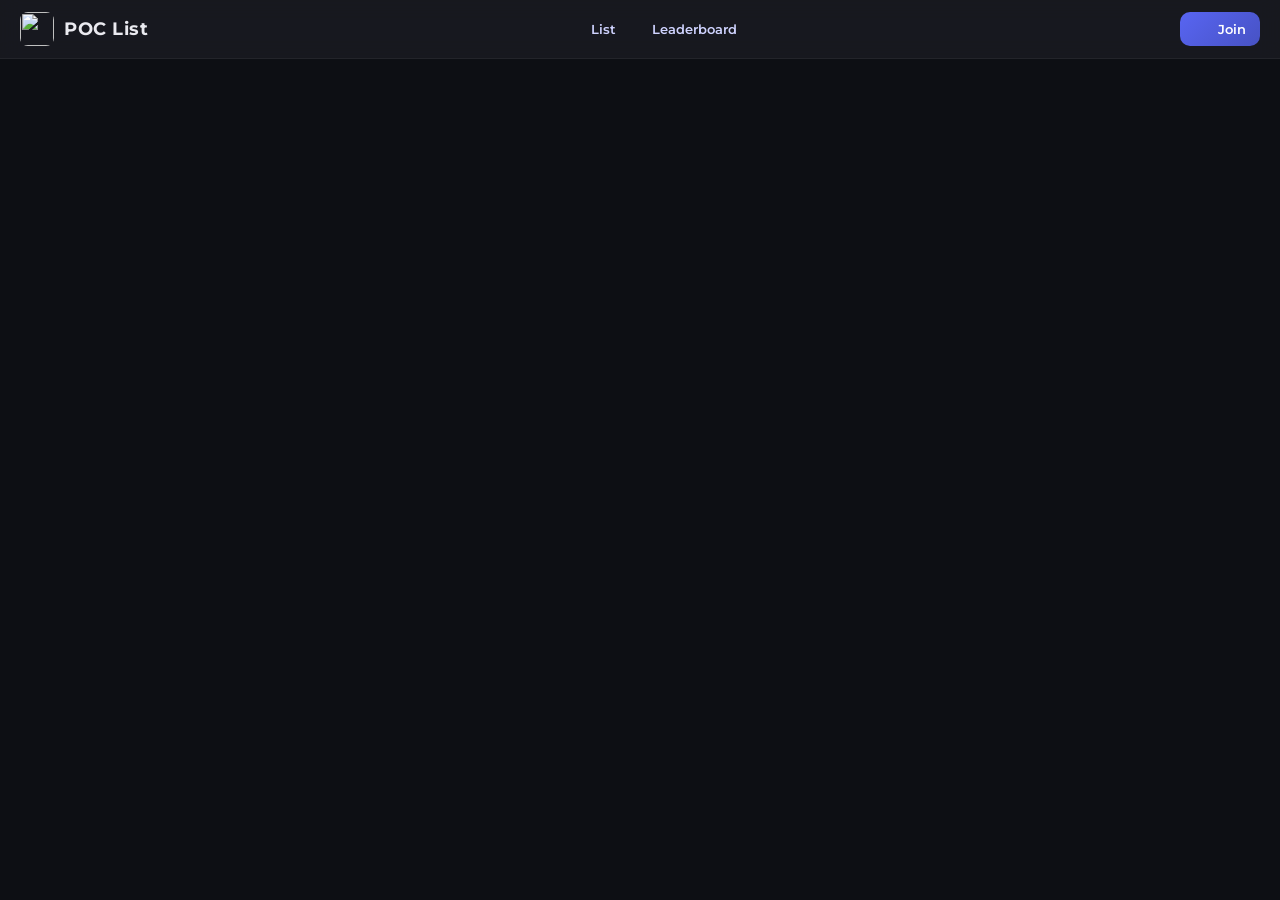
==== index.html @ 74c6e7ee "Add files via upload" ====
<!DOCTYPE html>
<html lang="en">
<head>
    <meta charset="UTF-8">
    <title>POC List</title>
    <link rel="stylesheet" href="style.css">
    <link rel="icon" href="data/icons/logo.png">
    <link href="https://fonts.googleapis.com/css2?family=Montserrat:wght@400;500;600;700&display=swap" rel="stylesheet">
</head>

<body>

<!--topbar-->
<div class="topbar">
    <div class="left">
        <img src="data/icons/logo.png" class="logo">
        <span class="title-text">POC List</span>
    </div>

    <div class="nav">
        <a class="nav-btn" onclick="showTab('levels')">List</a>
        <a class="nav-btn" onclick="showTab('leaderboard')">Leaderboard</a>
    </div>

    <a href="https://discord.gg/TD6pDdXDaj" target="_blank" class="play join-btn">
        <img src="data/icons/discord.svg" class="play-icon">
        Join
    </a>
</div>

<!-- LEVELS -->
<div id="levels" class="tab active">
    <div id="list"></div>
</div>

<!-- LEADERBOARD -->
<div id="leaderboard" class="tab">
    <h1 class="title">Leaderboard</h1>
    <p class="placeholder">Leaderboard coming soon...</p>
</div>

<script src="script.js"></script>

</body>
</html>
---- style.css ----
/*
-> Currently code might have unused styles, will keep them as I might need them later.
-> I don't ever wanna touch metabox again.
*/
body {
    background: #0d0f14;
    color: #eaeaf0;
    font-family: "Montserrat", sans-serif;
    margin: 0;
}

.topbar {
    display: flex;
    justify-content: space-between;
    align-items: center;

    padding: 12px 20px;
    background: rgba(26, 26, 34, 0.85);
    backdrop-filter: blur(10px);

    position: sticky;
    top: 0;
    z-index: 100;

    border-bottom: 1px solid rgba(255,255,255,0.05);
}

.left {
    display: flex;
    align-items: center;
    gap: 10px;
}

.logo {
    width: 34px;
    height: 34px;
    object-fit: contain;
    border-radius: 8px;
}

.title-text {
    font-size: 18px;
    font-weight: 700;
    letter-spacing: 0.5px;
}

.right button {
    background: transparent;
    border: none;
    color: #cfd3ff;
    margin-left: 12px;
    cursor: pointer;
    font-size: 14px;
    font-weight: 500;
    transition: 0.2s;
}

.right button:hover {
    color: white;
    transform: translateY(-1px);
}

.tab {
    display: none;
    padding: 25px 15px;
}

.tab.active {
    display: block;
}

#list {
    max-width: 950px;
    margin: auto;
}

.level {
    display: flex;
    align-items: center;
    gap: 14px;

    background: linear-gradient(145deg, #171924, #131520);
    margin-bottom: 12px;
    padding: 14px;
    border-radius: 14px;

    transition: 0.2s ease;
    cursor: pointer;

    border: 1px solid rgba(255,255,255,0.05);
}

.level:hover {
    transform: translateY(-3px);
    border-color: rgba(88,101,242,0.4);
    box-shadow: 0 10px 30px rgba(0,0,0,0.4);
}

.thumb {
    width: 90px;
    height: 65px;
    object-fit: cover;
    border-radius: 10px;
}

.rank {
    font-size: 18px;
    font-weight: 700;
    width: 55px;
    text-align: center;
    color: #8f93ff;
}

.info {
    flex: 1;
}

.name {
    font-size: 17px;
    font-weight: 600;
    color: #ffffff;
}

.desc {
    font-size: 13px;
    color: #a9adc1;
    margin-top: 4px;
}

.meta {
    font-size: 12px;
    color: #8b90a8;
    margin-top: 6px;
    display: flex;
    gap: 12px;
    flex-wrap: wrap;
}

.meta span {
    display: inline-flex;
    align-items: center;
    gap: 6px;
}

.meta img {
    width: 14px;
    height: 14px;
    opacity: 0.9;
}

.play {
    display: inline-flex;
    align-items: center;
    justify-content: center;
    gap: 8px;

    text-decoration: none;
    background: linear-gradient(135deg, #5865f2, #4752c4);
    padding: 9px 14px;
    border-radius: 10px;

    color: white;
    font-size: 13px;
    font-weight: 600;

    transition: 0.2s;
}

.play:hover {
    transform: scale(1.05);
}

.play-icon {
    width: 16px;
    height: 16px;
    flex-shrink: 0;
    display: inline-block;
    object-fit: contain;
}

.level-page {
    max-width: 900px;
    margin: auto;
    text-align: center;
    padding: 20px;
}

.level-card {
    background: #161823;
    padding: 20px;
    border-radius: 16px;
    border: 1px solid rgba(255,255,255,0.05);
}

.level-page h1 {
    font-size: 28px;
    margin-bottom: 10px;
}

.video-container {
    display: flex;
    justify-content: center;
    margin: 20px 0;
}

.video-container iframe {
    width: 100%;
    max-width: 650px;
    height: 360px;
    border-radius: 12px;
}

.meta-box {
    display: grid;
    grid-template-columns: 1fr 1fr;
    gap: 10px;

    margin-top: 15px;
    padding: 12px;

    background: #121420;
    border-radius: 14px;
    border: 1px solid rgba(255,255,255,0.05);

    font-size: 13px;
    color: #c7c9d6;
}

.meta-box b {
    color: #ffffff;
}

/* Placeholder - delete it when no palceholders needed!!! */
/* yuss */
.placeholder {
    text-align: center;
    color: gray;
    margin-top: 20px;
}

.progress-box {
    margin-top: 15px;
    padding: 15px;

    background: #121420;
    border-radius: 14px;
    border: 1px solid rgba(255,255,255,0.05);

    text-align: left;
}

.progress-box h3 {
    margin: 0px 0px 10px 0px;
    font-size: 15px;
    color: #ffffff;
}

.progress-list {
    display: flex;
    flex-direction: column;
    gap: 8px;
}

.progress-item {
    display: flex;
    justify-content: space-between;

    padding: 8px 10px;
    background: #1a1d2b;
    border-radius: 10px;

    font-size: 13px;
}

.player {
    color: #cfd3ff;
    font-weight: 600;
}

.stage {
    color: #8b90a8;
}

.nav {
    display: flex;
    gap: 10px;
}

.nav-btn {
    padding: 8px 12px;
    border-radius: 10px;

    font-size: 13px;
    font-weight: 600;

    color: #cfd3ff;
    text-decoration: none;

    background: transparent;
    border: 1px solid transparent;

    cursor: pointer;
    transition: 0.2s ease;
}

.nav-btn:hover {
    background: rgba(88, 101, 242, 0.12);
    border-color: rgba(88, 101, 242, 0.35);
    color: white;
    transform: translateY(-1px);
}

.nav-btn:active {
    transform: translateY(0px);
}
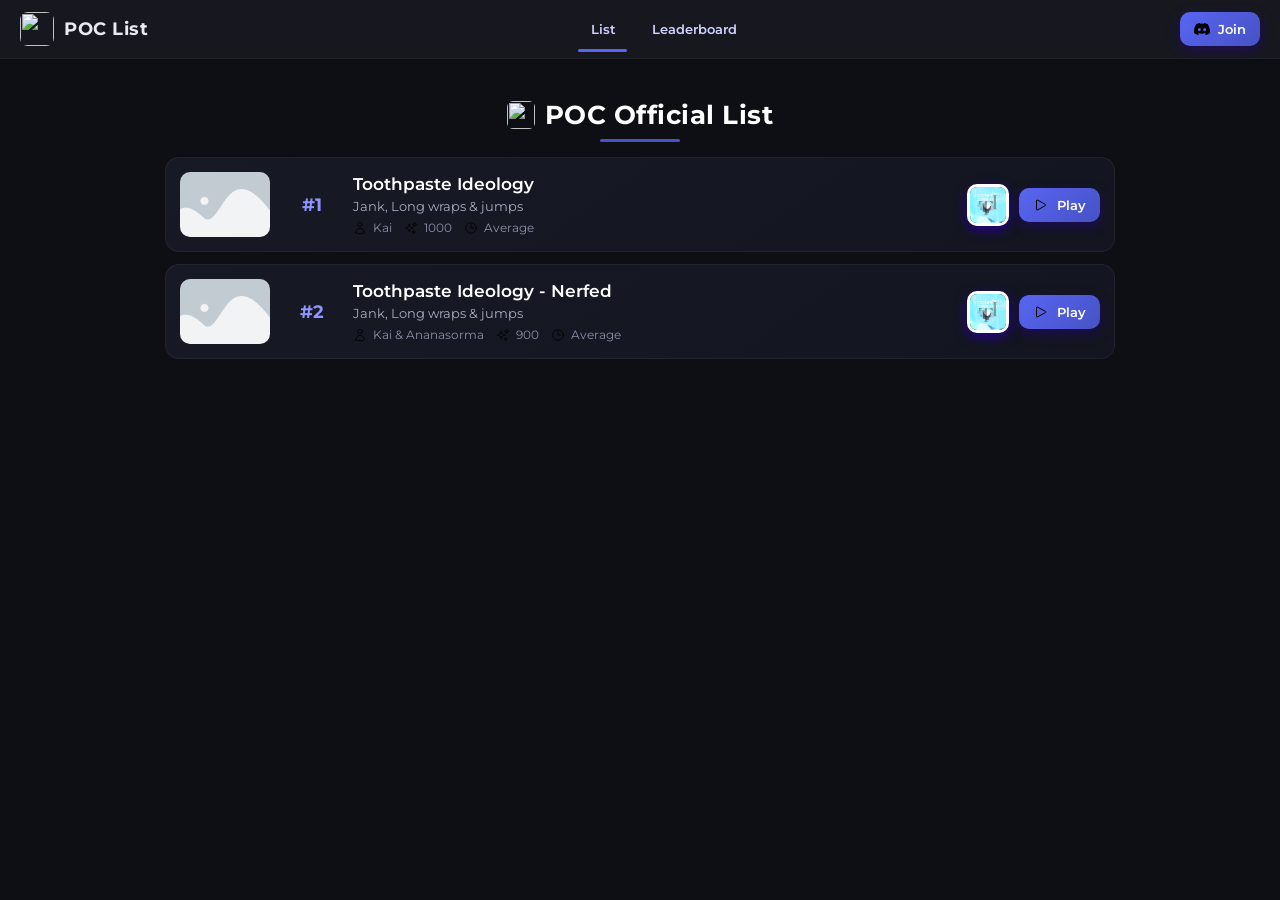
==== commit 4d660457: "Visual changes, leaderboard system comeb3^^" ====
--- a/index.html
+++ b/index.html
@@ -1,45 +1,53 @@
 <!DOCTYPE html>
 <html lang="en">
-<head>
-    <meta charset="UTF-8">
-    <title>POC List</title>
-    <link rel="stylesheet" href="style.css">
-    <link rel="icon" href="data/icons/logo.png">
-    <link href="https://fonts.googleapis.com/css2?family=Montserrat:wght@400;500;600;700&display=swap" rel="stylesheet">
-</head>
+    <head>
+        <meta charset="UTF-8">
+        <title>POC List</title>
+        <link rel="stylesheet" href="style.css">
+        <link rel="icon" href="data/icons/logo.png">
+        <link href="https://fonts.googleapis.com/css2?family=Montserrat:wght@400;500;600;700&display=swap" rel="stylesheet">
+    </head>
 
-<body>
+    <body>
 
-<!--topbar-->
-<div class="topbar">
-    <div class="left">
-        <img src="data/icons/logo.png" class="logo">
-        <span class="title-text">POC List</span>
-    </div>
+        <!--topbar-->
+        <div class="topbar">
+            <div class="left">
+                <img src="data/icons/logo.png" class="logo">
+                <span class="title-text">POC List</span>
+            </div>
 
-    <div class="nav">
-        <a class="nav-btn" onclick="showTab('levels')">List</a>
-        <a class="nav-btn" onclick="showTab('leaderboard')">Leaderboard</a>
-    </div>
+            <div class="nav">
+                <a class="nav-btn" data-tab="levels" onclick="showTab('levels')">List</a>
+                <a class="nav-btn" data-tab="leaderboard" onclick="showTab('leaderboard')">Leaderboard</a>
 
-    <a href="https://discord.gg/TD6pDdXDaj" target="_blank" class="play join-btn">
-        <img src="data/icons/discord.svg" class="play-icon">
-        Join
-    </a>
-</div>
+                <div class="nav-line"></div>
+            </div>
 
-<!-- LEVELS -->
-<div id="levels" class="tab active">
-    <div id="list"></div>
-</div>
+            <a href="https://discord.gg/TD6pDdXDaj" target="_blank" class="play join-btn">
+                <img src="data/icons/discord.svg" class="play-icon">
+                Join
+            </a>
+        </div>
 
-<!-- LEADERBOARD -->
-<div id="leaderboard" class="tab">
-    <h1 class="title">Leaderboard</h1>
-    <p class="placeholder">Leaderboard coming soon...</p>
-</div>
+        <div id="levels" class="tab active">
+            <h1 class="page-title">
+                <div class="title-main">
+                    <img src="data/icons/logo.png" class="title-icon">
+                    <span>POC Official List</span>
+                </div>
 
-<script src="script.js"></script>
+                <div class="title-underline"></div>
+            </h1>
+            <div id="list"></div>
+        </div>
 
-</body>
+        <div id="leaderboard" class="tab">
+            <h1 class="page-title">Leaderboard</h1>
+            <div id="player-list"></div>
+        </div>
+
+        <script src="script.js"></script>
+
+    </body>
 </html>
--- a/style.css
+++ b/style.css
@@ -1,6 +1,6 @@
 /*
--> Currently code might have unused styles, will keep them as I might need them later.
--> I don't ever wanna touch metabox again.
+    -> Currently code might have unused styles, will keep them as I might need them later.
+    -> I don't ever wanna touch metabox again.
 */
 body {
     background: #0d0f14;
@@ -40,6 +40,16 @@
 
 .title-text {
     font-size: 18px;
+    font-weight: 700;
+    letter-spacing: 0.5px;
+}
+
+.title-main {
+    display: flex;
+    align-items: center;
+    gap: 10px;
+
+    font-size: 26px;
     font-weight: 700;
     letter-spacing: 0.5px;
 }
@@ -156,6 +166,7 @@
 
     text-decoration: none;
     background: linear-gradient(135deg, #5865f2, #4752c4);
+    box-shadow: 0 4px 12px rgba(38, 0, 143, 0.5);
     padding: 9px 14px;
     border-radius: 10px;
 
@@ -284,6 +295,21 @@
 .nav {
     display: flex;
     gap: 10px;
+    position: relative;
+}
+
+.nav-line {
+    position: absolute;
+    bottom: -6px;
+    left: 0;
+
+    height: 3px;
+    width: 60px;
+
+    background: #5865f2;
+    border-radius: 10px;
+
+    transition: transform 0.3s ease, width 0.3s ease;
 }
 
 .nav-btn {
@@ -312,4 +338,105 @@
 
 .nav-btn:active {
     transform: translateY(0px);
+}
+
+#player-list .level {
+    background: linear-gradient(145deg, #191c2b, #141724);
+}
+
+#player-list .rank {
+    color: #ffd166;
+}
+
+.page-title {
+    max-width: 950px;
+    margin: 15px auto;
+
+    display: flex;
+    flex-direction: column;
+    align-items: center;
+
+    gap: 8px;
+
+    color: #ffffff;
+}
+
+.title-underline {
+    width: 80px;
+    height: 3px;
+
+    background: #5865f2;
+    border-radius: 10px;
+
+    opacity: 0.8;
+}
+
+.title-icon {
+    width: 28px;
+    height: 28px;
+    border-radius: 6px;
+    object-fit: contain;
+
+    display: block;
+}
+
+.flag-icon {
+    width: 18px;
+    height: 12px;
+
+    object-fit: cover;
+
+    margin-right: 4px;
+
+    border-radius: 2px;
+    vertical-align: middle;
+
+    box-shadow: 0 0 4px rgba(0,0,0,0.4);
+}
+
+.player-tooltip {
+    position: absolute;
+    background: #121420;
+    border: 1px solid rgba(255,255,255,0.08);
+    border-radius: 12px;
+
+    padding: 10px 12px;
+    font-size: 12px;
+    color: #cfd3ff;
+
+    box-shadow: 0 10px 30px rgba(0,0,0,0.5);
+    z-index: 999;
+
+    display: none;
+    min-width: 200px;
+}
+
+.player-tooltip b {
+    color: white;
+    display: block;
+    margin-bottom: 6px;
+}
+
+.play-wrapper {
+    display: flex;
+    align-items: center;
+    gap: 10px;
+}
+
+.level-icon {
+    width: 36px;
+    height: 36px;
+
+    border-radius: 10px;
+
+    object-fit: cover;
+
+    border: 3px solid rgb(255, 255, 255);
+
+    box-shadow: 0 4px 12px rgb(38, 0, 143);
+    transition: 0.2s ease;
+}
+
+.level-icon:hover {
+    transform: scale(1.05);
 }
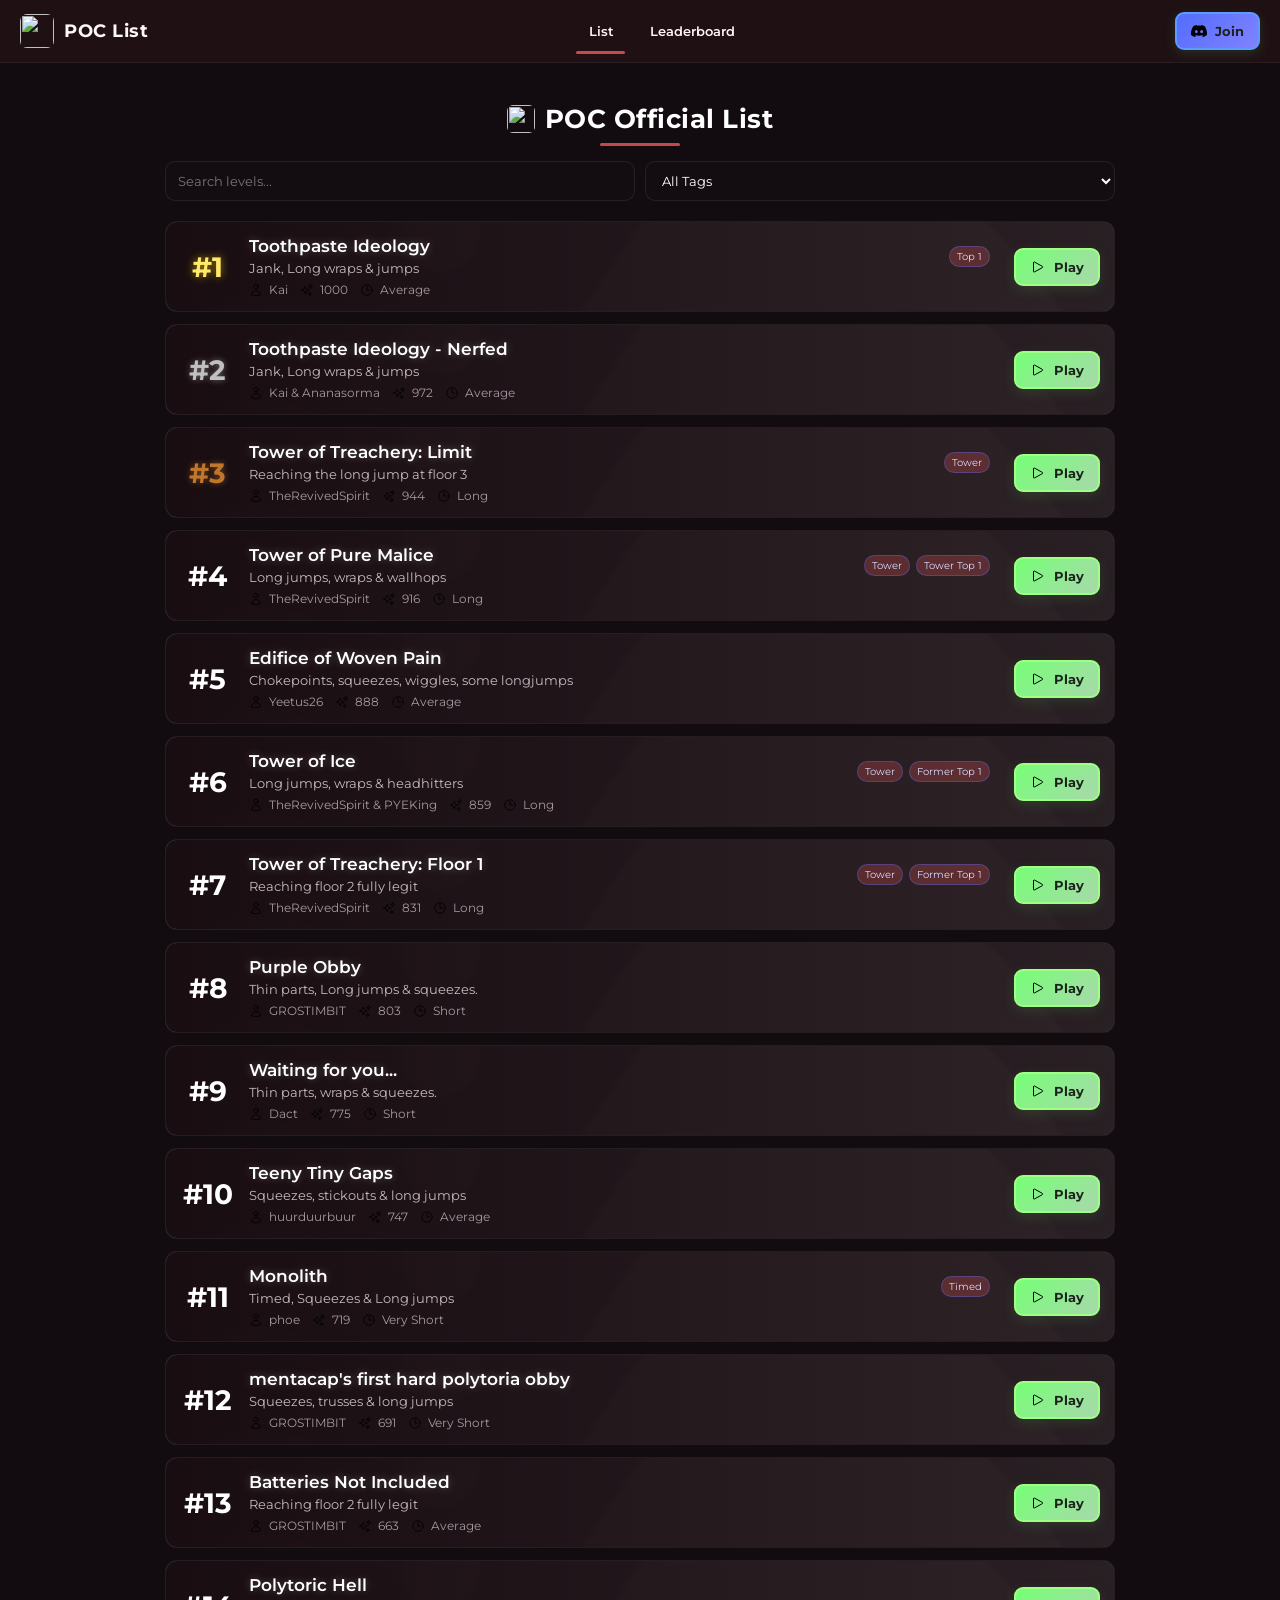
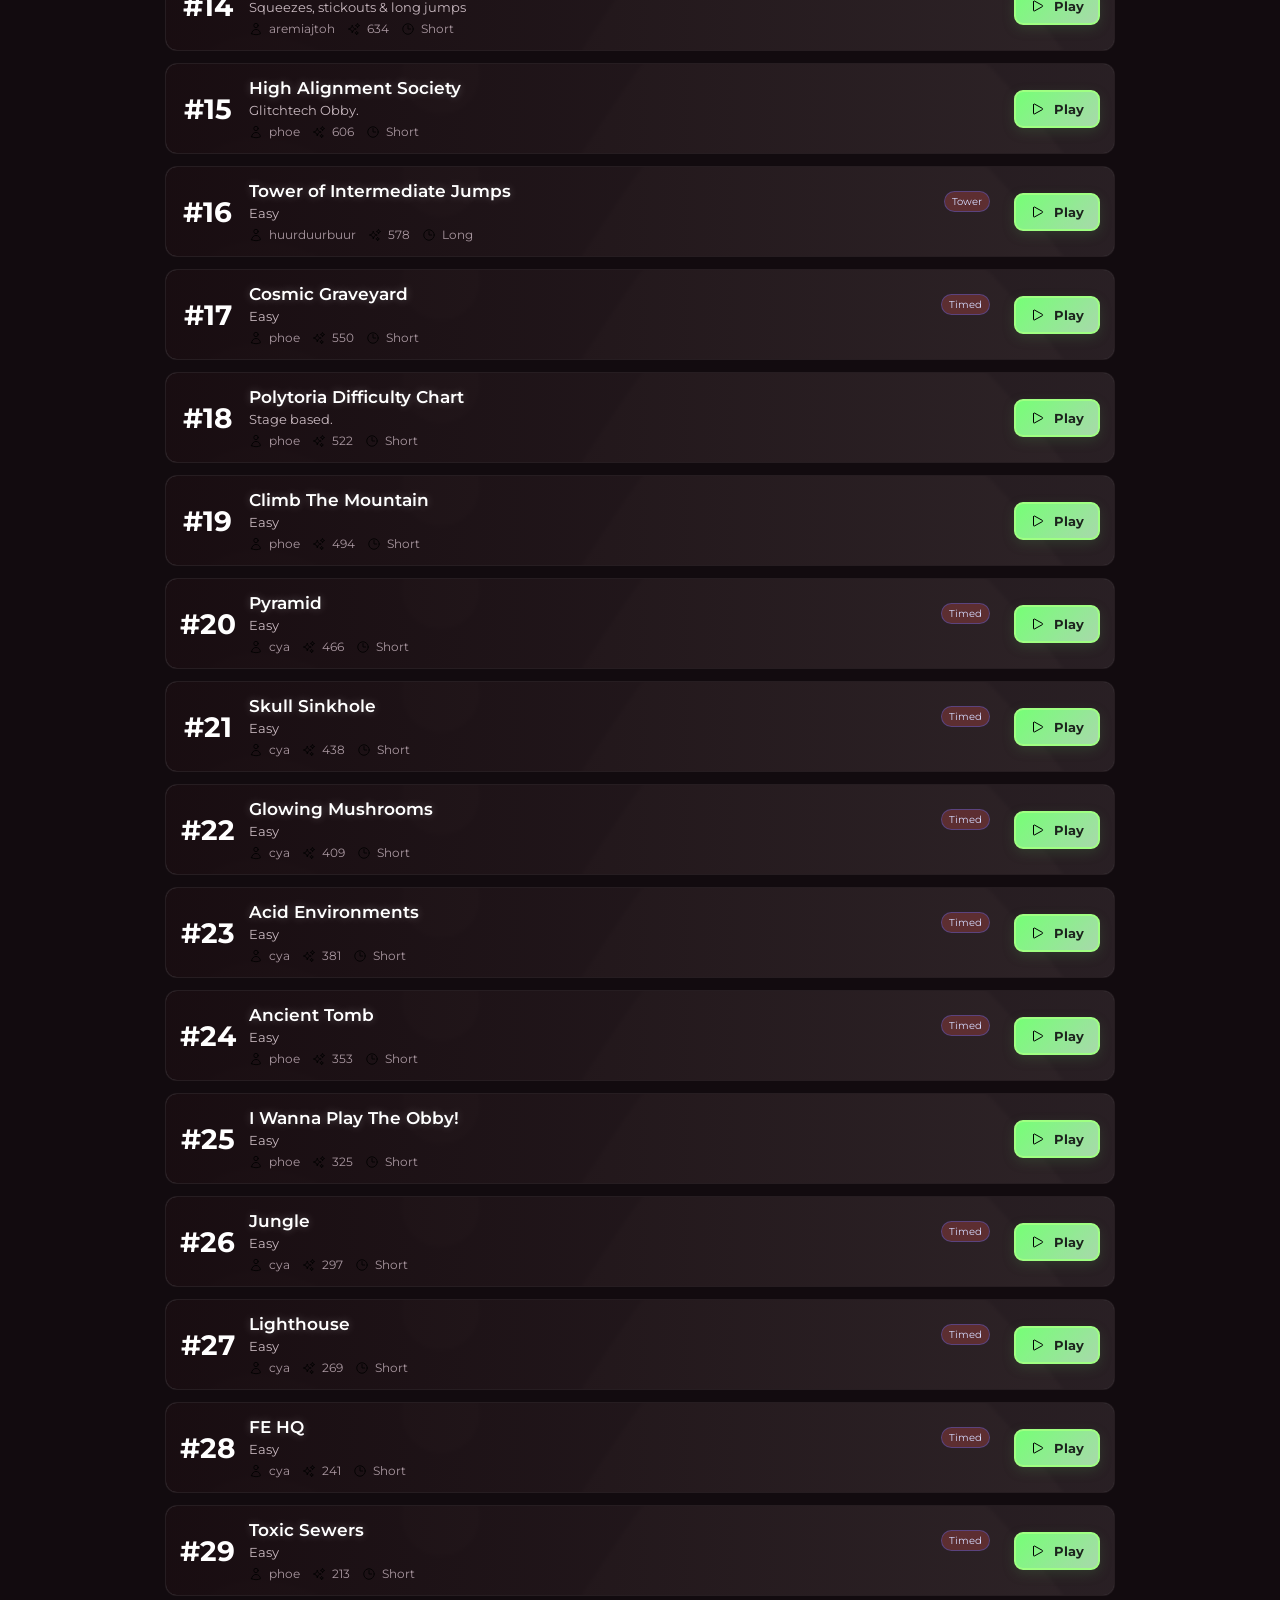
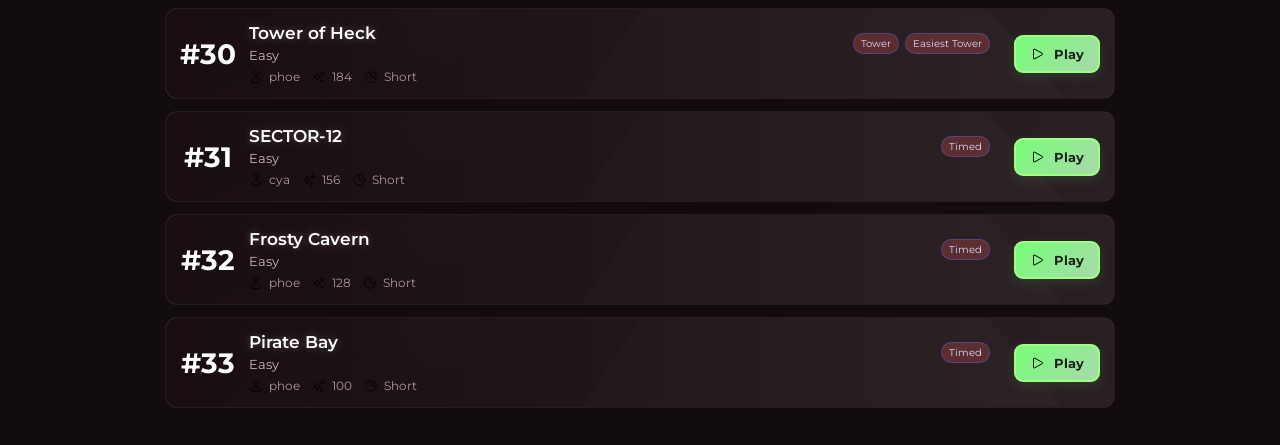
==== commit 48fd4ca0: "Updated the database, styled the website more." ====
--- a/index.html
+++ b/index.html
@@ -1,3 +1,5 @@
+<!--test-->
+
 <!DOCTYPE html>
 <html lang="en">
     <head>
@@ -39,6 +41,15 @@
 
                 <div class="title-underline"></div>
             </h1>
+
+            <div class="controls">
+                <input id="search" type="text" placeholder="Search levels..." oninput="setSearch(this.value)">
+
+                <select id="tag-filter" onchange="setTag(this.value)">
+                    <option value="all">All Tags</option>
+                </select>
+            </div>
+
             <div id="list"></div>
         </div>
 
--- a/style.css
+++ b/style.css
@@ -3,8 +3,8 @@
     -> I don't ever wanna touch metabox again.
 */
 body {
-    background: #0d0f14;
-    color: #eaeaf0;
+    background: #120b0f;
+    color: #f0e9ec;
     font-family: "Montserrat", sans-serif;
     margin: 0;
 }
@@ -15,14 +15,14 @@
     align-items: center;
 
     padding: 12px 20px;
-    background: rgba(26, 26, 34, 0.85);
+    background: rgba(34, 18, 22, 0.88);
     backdrop-filter: blur(10px);
 
     position: sticky;
     top: 0;
     z-index: 100;
 
-    border-bottom: 1px solid rgba(255,255,255,0.05);
+    border-bottom: 1px solid rgba(255, 255, 255, 0.06);
 }
 
 .left {
@@ -35,13 +35,14 @@
     width: 34px;
     height: 34px;
     object-fit: contain;
-    border-radius: 8px;
+    border-radius: 7px;
 }
 
 .title-text {
     font-size: 18px;
     font-weight: 700;
     letter-spacing: 0.5px;
+    color: #fff6f8;
 }
 
 .title-main {
@@ -57,7 +58,7 @@
 .right button {
     background: transparent;
     border: none;
-    color: #cfd3ff;
+    color: #d9d3ff;
     margin-left: 12px;
     cursor: pointer;
     font-size: 14px;
@@ -85,40 +86,100 @@
 }
 
 .level {
+    position: relative;
+    overflow: hidden;
+
     display: flex;
     align-items: center;
     gap: 14px;
 
-    background: linear-gradient(145deg, #171924, #131520);
     margin-bottom: 12px;
     padding: 14px;
-    border-radius: 14px;
+    border-radius: 12px;
 
     transition: 0.2s ease;
     cursor: pointer;
 
-    border: 1px solid rgba(255,255,255,0.05);
+    border: 1px solid rgba(255, 255, 255, 0.05);
+    background: #1a1115;
 }
 
 .level:hover {
-    transform: translateY(-3px);
-    border-color: rgba(88,101,242,0.4);
-    box-shadow: 0 10px 30px rgba(0,0,0,0.4);
+    border-color: rgba(88, 101, 242, 0.45);
+    box-shadow: 0 10px 30px rgba(20, 0, 8, 0.42);
+    transform: translateY(-2px);
+    text-shadow: 0 0 8px rgba(255, 136, 136, 0.623);
+}
+
+.level::before {
+    content: "";
+    position: absolute;
+    inset: 0;
+
+    background: linear-gradient(
+        to right,
+        rgba(22, 10, 14, 0.96),
+        rgba(22, 10, 14, 0.72)
+    );
+
+    z-index: 1;
+    pointer-events: none;
 }
 
 .thumb {
-    width: 90px;
-    height: 65px;
+    position: absolute;
+    inset: 0;
+
+    width: 100%;
+    height: 100%;
     object-fit: cover;
-    border-radius: 10px;
+
+    z-index: 0;
+    opacity: 0.38;
+}
+
+.level .info,
+.level .rank,
+.level .play,
+.level .play-wrapper,
+.level-tags {
+    position: relative;
+    z-index: 2;
 }
 
 .rank {
-    font-size: 18px;
+    font-size: 28px;
     font-weight: 700;
     width: 55px;
     text-align: center;
-    color: #8f93ff;
+    color: #ffffff;
+}
+
+.rank.gold {
+    color: #ffe96d;
+    text-shadow: 0 0 8px rgba(255, 215, 0, 0.6);
+}
+
+.rank.silver {
+    color: #c0c0c0;
+    text-shadow: 0 0 6px rgba(192, 192, 192, 0.5);
+}
+
+.rank.bronze {
+    color: #c0762b;
+    text-shadow: 0 0 6px rgba(205, 127, 50, 0.5);
+}
+
+.level:hover .rank.gold {
+    text-shadow: 0 0 12px rgba(255, 215, 0, 0.9);
+}
+
+.level:hover .rank.silver {
+    text-shadow: 0 0 10px rgba(192, 192, 192, 0.8);
+}
+
+.level:hover .rank.bronze {
+    text-shadow: 0 0 10px rgba(205, 127, 50, 0.8);
 }
 
 .info {
@@ -129,17 +190,18 @@
     font-size: 17px;
     font-weight: 600;
     color: #ffffff;
+    text-shadow: 0 0 8px rgba(255, 255, 255, 0.253);
 }
 
 .desc {
     font-size: 13px;
-    color: #a9adc1;
+    color: #c9b9c0;
     margin-top: 4px;
 }
 
 .meta {
     font-size: 12px;
-    color: #8b90a8;
+    color: #a997a0;
     margin-top: 6px;
     display: flex;
     gap: 12px;
@@ -155,7 +217,7 @@
 .meta img {
     width: 14px;
     height: 14px;
-    opacity: 0.9;
+    opacity: 0.95;
 }
 
 .play {
@@ -165,20 +227,29 @@
     gap: 8px;
 
     text-decoration: none;
-    background: linear-gradient(135deg, #5865f2, #4752c4);
-    box-shadow: 0 4px 12px rgba(38, 0, 143, 0.5);
+    background: linear-gradient(135deg, #76ff76, #a8d9ab);
+    box-shadow: 0 4px 12px rgba(70, 120, 70, 0.28);
     padding: 9px 14px;
-    border-radius: 10px;
-
-    color: white;
+    border: 2px solid rgb(159, 255, 130);
+    border-radius: 9px;
+
+    color: #1c231d;
     font-size: 13px;
-    font-weight: 600;
+    font-weight: 700;
 
     transition: 0.2s;
 }
 
 .play:hover {
     transform: scale(1.05);
+    background: linear-gradient(135deg, #80ff80, #b1dab3);
+    text-shadow: 0 0 8px rgba(0, 0, 0, 0.6);
+    color: #3f3f3f;
+}
+
+.play.join-btn {
+    background: linear-gradient(135deg, #536cff, #8183ff);
+    border: 2px solid rgb(91, 156, 255);
 }
 
 .play-icon {
@@ -197,15 +268,16 @@
 }
 
 .level-card {
-    background: #161823;
+    background: #181015;
     padding: 20px;
-    border-radius: 16px;
-    border: 1px solid rgba(255,255,255,0.05);
+    border-radius: 14px;
+    border: 1px solid rgba(255, 255, 255, 0.05);
 }
 
 .level-page h1 {
     font-size: 28px;
     margin-bottom: 10px;
+    color: #fff7f9;
 }
 
 .video-container {
@@ -229,12 +301,12 @@
     margin-top: 15px;
     padding: 12px;
 
-    background: #121420;
-    border-radius: 14px;
-    border: 1px solid rgba(255,255,255,0.05);
+    background: #130c10;
+    border-radius: 12px;
+    border: 1px solid rgba(255, 255, 255, 0.05);
 
     font-size: 13px;
-    color: #c7c9d6;
+    color: #d4c5ca;
 }
 
 .meta-box b {
@@ -253,9 +325,9 @@
     margin-top: 15px;
     padding: 15px;
 
-    background: #121420;
-    border-radius: 14px;
-    border: 1px solid rgba(255,255,255,0.05);
+    background: #130c10;
+    border-radius: 12px;
+    border: 1px solid rgba(255, 255, 255, 0.05);
 
     text-align: left;
 }
@@ -277,19 +349,19 @@
     justify-content: space-between;
 
     padding: 8px 10px;
-    background: #1a1d2b;
-    border-radius: 10px;
+    background: #201419;
+    border-radius: 9px;
 
     font-size: 13px;
 }
 
 .player {
-    color: #cfd3ff;
+    color: #e0d7ff;
     font-weight: 600;
 }
 
 .stage {
-    color: #8b90a8;
+    color: #c0aeb7;
 }
 
 .nav {
@@ -306,7 +378,8 @@
     height: 3px;
     width: 60px;
 
-    background: #5865f2;
+    background: #f25858;
+    opacity: 0.8;
     border-radius: 10px;
 
     transition: transform 0.3s ease, width 0.3s ease;
@@ -314,12 +387,12 @@
 
 .nav-btn {
     padding: 8px 12px;
-    border-radius: 10px;
+    border-radius: 9px;
 
     font-size: 13px;
     font-weight: 600;
 
-    color: #cfd3ff;
+    color: #fff5f5;
     text-decoration: none;
 
     background: transparent;
@@ -330,8 +403,8 @@
 }
 
 .nav-btn:hover {
-    background: rgba(88, 101, 242, 0.12);
-    border-color: rgba(88, 101, 242, 0.35);
+    background: rgba(242, 88, 88, 0.12);
+    border-color: rgba(242, 88, 88, 0.35);
     color: white;
     transform: translateY(-1px);
 }
@@ -341,7 +414,7 @@
 }
 
 #player-list .level {
-    background: linear-gradient(145deg, #191c2b, #141724);
+    background: #1b1217;
 }
 
 #player-list .rank {
@@ -365,7 +438,7 @@
     width: 80px;
     height: 3px;
 
-    background: #5865f2;
+    background: #f25858;
     border-radius: 10px;
 
     opacity: 0.8;
@@ -391,20 +464,20 @@
     border-radius: 2px;
     vertical-align: middle;
 
-    box-shadow: 0 0 4px rgba(0,0,0,0.4);
+    box-shadow: 0 0 4px rgba(0, 0, 0, 0.4);
 }
 
 .player-tooltip {
     position: absolute;
-    background: #121420;
-    border: 1px solid rgba(255,255,255,0.08);
+    background: #130c10;
+    border: 1px solid rgba(255, 255, 255, 0.08);
     border-radius: 12px;
 
     padding: 10px 12px;
     font-size: 12px;
     color: #cfd3ff;
 
-    box-shadow: 0 10px 30px rgba(0,0,0,0.5);
+    box-shadow: 0 10px 30px rgba(0, 0, 0, 0.5);
     z-index: 999;
 
     display: none;
@@ -427,7 +500,7 @@
     width: 36px;
     height: 36px;
 
-    border-radius: 10px;
+    border-radius: 9px;
 
     object-fit: cover;
 
@@ -439,4 +512,53 @@
 
 .level-icon:hover {
     transform: scale(1.05);
+}
+
+.controls {
+    max-width: 950px;
+    margin: 10px auto 20px;
+
+    display: flex;
+    gap: 10px;
+}
+
+#search, #tag-filter {
+    flex: 1;
+
+    padding: 10px 12px;
+    border-radius: 10px;
+    border: 1px solid rgba(255,255,255,0.08);
+
+    background: #130c10;
+    color: white;
+    font-family: inherit;
+
+    outline: none;
+}
+
+#search:focus, #tag-filter:focus {
+    border-color: rgba(88,101,242,0.6);
+}
+
+.level-tags {
+    position:absolute;
+    top: 10px;
+    right: 10px;
+
+    display: flex;
+    gap: 6px;
+    flex-wrap: wrap;
+
+    z-index: 3;
+}
+
+.level-tag {
+    font-size: 10px;
+    padding: 3px 7px;
+
+    border-radius: 999px;
+    background: rgba(242, 88, 88, 0.25);
+    border: 1px solid rgba(88, 101, 242, 0.4);
+
+    color: #d6dbff;
 }
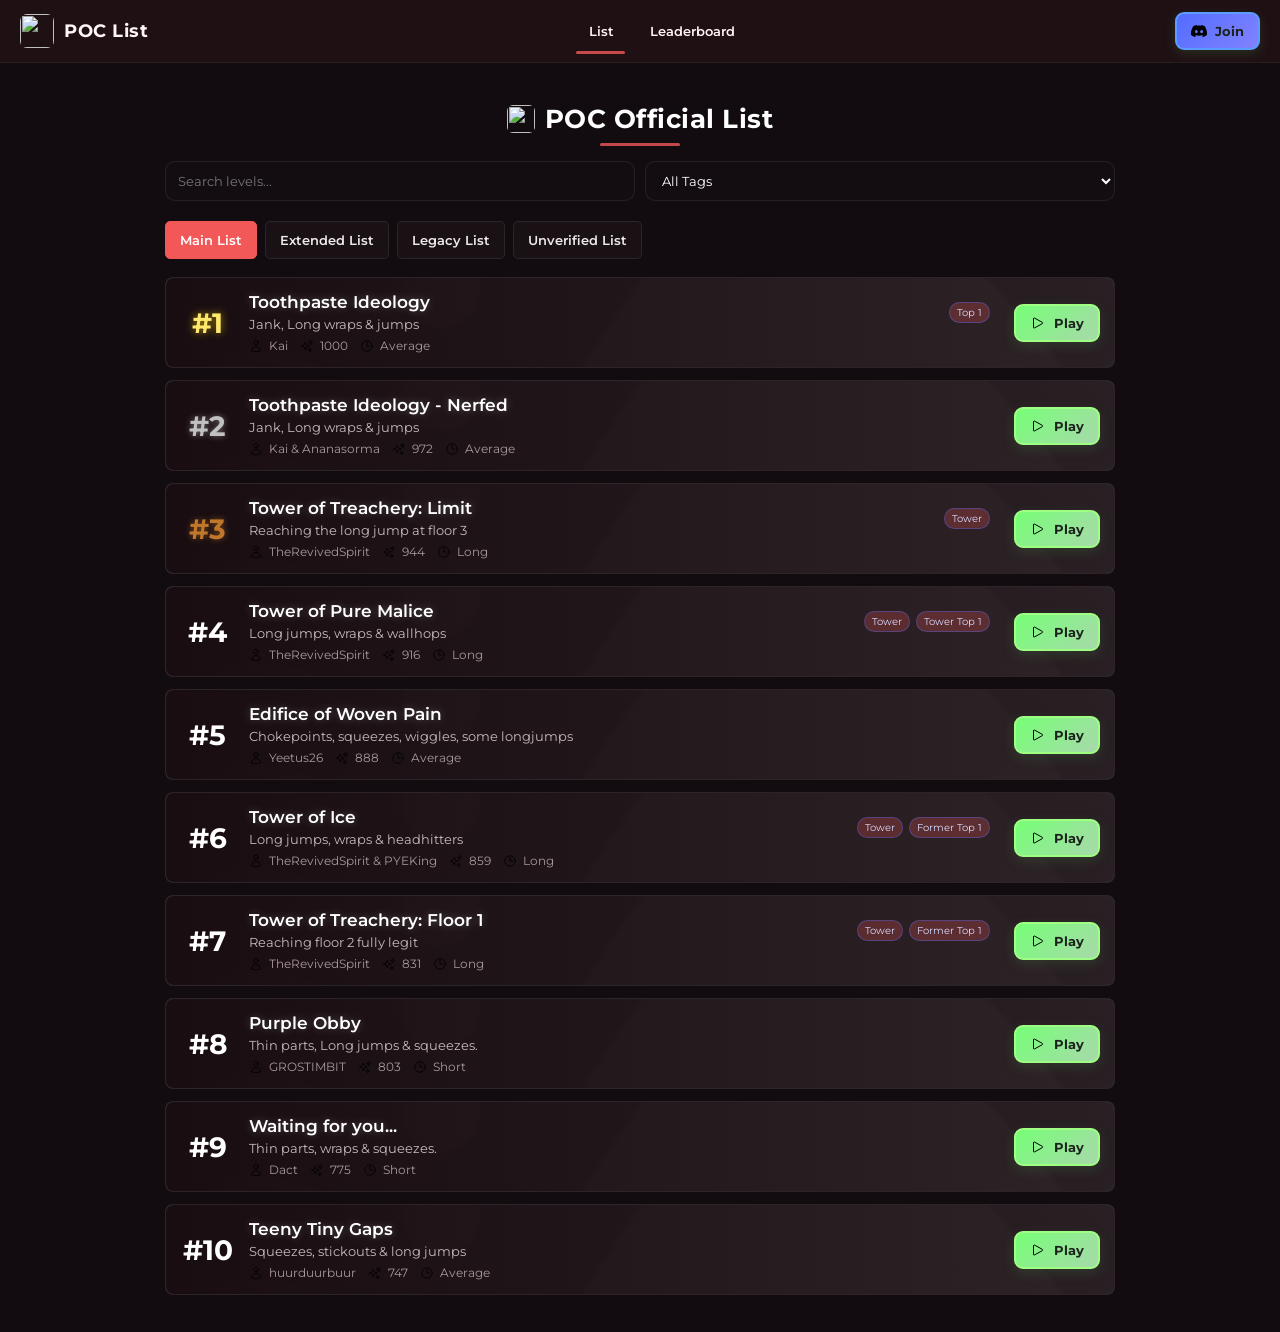
==== commit 38b2c820: "Updated lists Lists are now splitted, into main list, extended list and legacy list. Also, there is " ====
--- a/index.html
+++ b/index.html
@@ -50,6 +50,24 @@
                 </select>
             </div>
 
+            <div class="list-switcher">
+                <button class="list-btn active" onclick="setListType('main', this)">
+                    Main List
+                </button>
+
+                <button class="list-btn" onclick="setListType('extended', this)">
+                    Extended List
+                </button>
+
+                <button class="list-btn" onclick="setListType('legacy', this)">
+                    Legacy List
+                </button>
+
+                <button class="list-btn" onclick="setListType('unverified', this)">
+                    Unverified List
+                </button>
+            </div>
+
             <div id="list"></div>
         </div>
 
--- a/style.css
+++ b/style.css
@@ -95,20 +95,20 @@
 
     margin-bottom: 12px;
     padding: 14px;
-    border-radius: 12px;
+    border-radius: 8px;
 
     transition: 0.2s ease;
     cursor: pointer;
 
-    border: 1px solid rgba(255, 255, 255, 0.05);
+    border: 1px solid rgba(255,255,255,0.08);
     background: #1a1115;
 }
 
 .level:hover {
-    border-color: rgba(88, 101, 242, 0.45);
+    border-color: #f25858;
     box-shadow: 0 10px 30px rgba(20, 0, 8, 0.42);
     transform: translateY(-2px);
-    text-shadow: 0 0 8px rgba(255, 136, 136, 0.623);
+    text-shadow: 0 0 8px rgba(255, 255, 255, 0.205);
 }
 
 .level::before {
@@ -290,7 +290,7 @@
     width: 100%;
     max-width: 650px;
     height: 360px;
-    border-radius: 12px;
+    border-radius: 8px;
 }
 
 .meta-box {
@@ -302,7 +302,7 @@
     padding: 12px;
 
     background: #130c10;
-    border-radius: 12px;
+    border-radius: 8px;
     border: 1px solid rgba(255, 255, 255, 0.05);
 
     font-size: 13px;
@@ -326,7 +326,7 @@
     padding: 15px;
 
     background: #130c10;
-    border-radius: 12px;
+    border-radius: 8px;
     border: 1px solid rgba(255, 255, 255, 0.05);
 
     text-align: left;
@@ -471,7 +471,7 @@
     position: absolute;
     background: #130c10;
     border: 1px solid rgba(255, 255, 255, 0.08);
-    border-radius: 12px;
+    border-radius: 8px;
 
     padding: 10px 12px;
     font-size: 12px;
@@ -561,4 +561,41 @@
     border: 1px solid rgba(88, 101, 242, 0.4);
 
     color: #d6dbff;
+}
+
+.list-switcher {
+    max-width: 950px;
+    margin: 0 auto 18px;
+
+    display: flex;
+    gap: 8px;
+}
+
+.list-btn {
+    background: #1a1115;
+    color: #f0e9ec;
+
+    border: 1px solid rgba(255,255,255,0.08);
+    border-radius: 5px;
+
+    padding: 10px 14px;
+
+    font-family: inherit;
+    font-size: 13px;
+    font-weight: 600;
+
+    cursor: pointer;
+
+    transition: 0.15s ease;
+}
+
+.list-btn:hover {
+    background: #24161b;
+    border-color: rgba(242, 88, 88, 0.4);
+}
+
+.list-btn.active {
+    background: #f25858;
+    color: white;
+    border-color: #f25858;
 }
